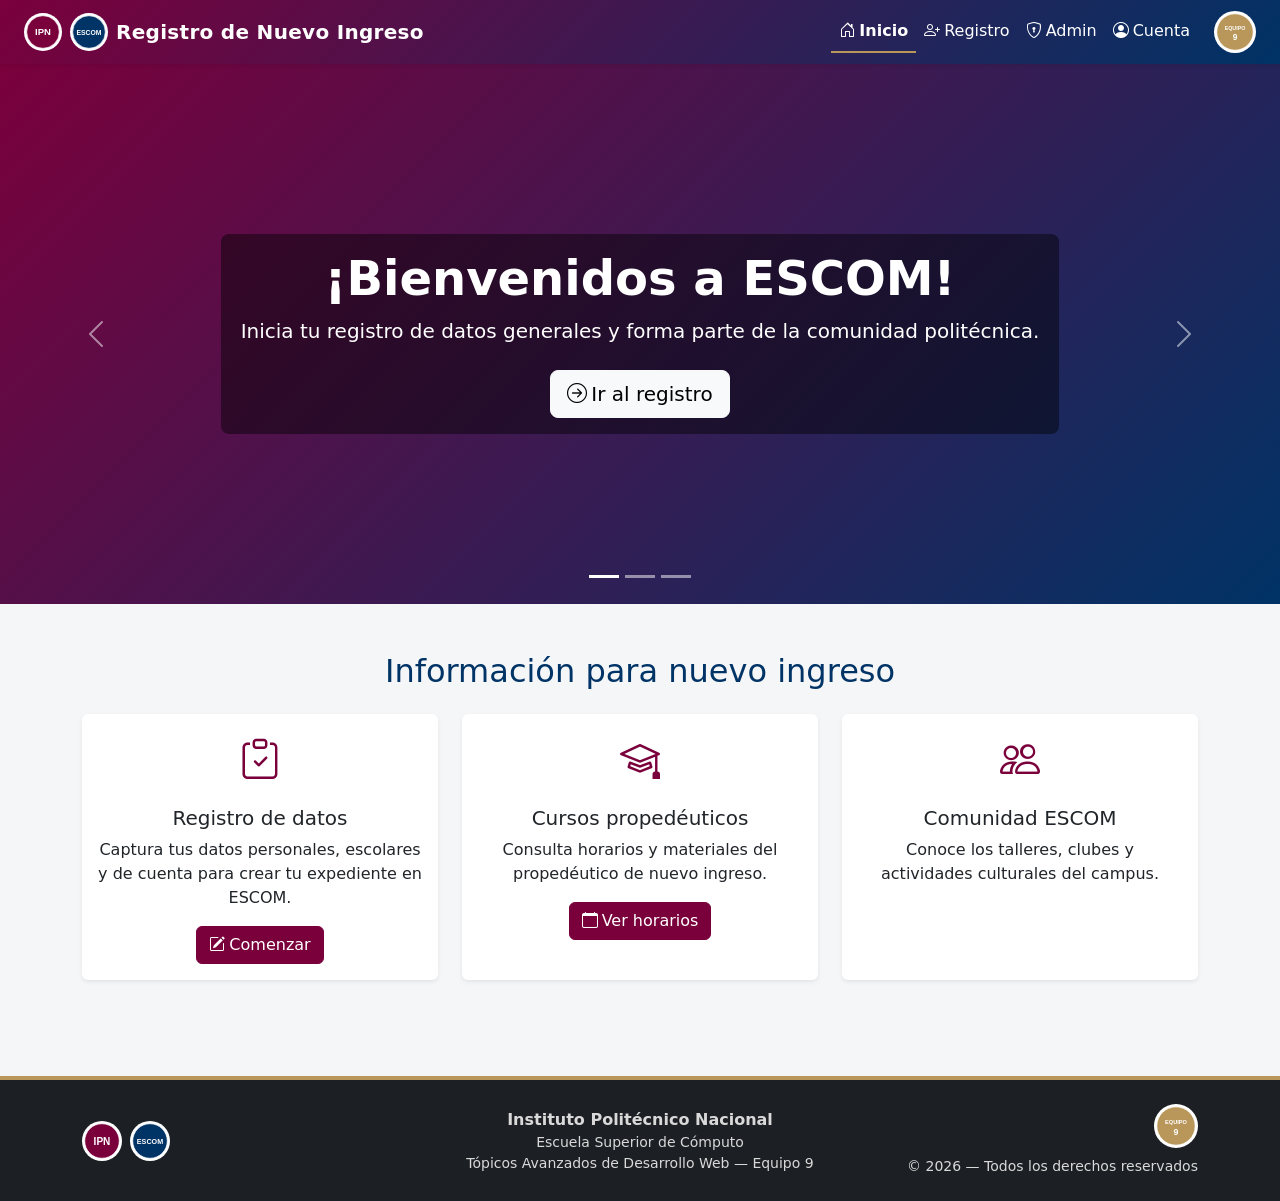
==== Proyecto_TDAW/index.html @ 2a46c205 "boton" ====
<!doctype html>
<html lang="es">
<head>
  <meta charset="UTF-8">
  <meta name="viewport" content="width=device-width, initial-scale=1.0">
  <meta name="description" content="Sistema de registro de datos para alumnos de nuevo ingreso — ESCOM IPN">
  <title>Inicio | Registro Nuevo Ingreso ESCOM</title>

  <link rel="stylesheet" href="https://cdn.jsdelivr.net/npm/bootstrap@5.3.2/dist/css/bootstrap.min.css">
  <link rel="stylesheet" href="https://cdn.jsdelivr.net/npm/bootstrap-icons@1.11.3/font/bootstrap-icons.css">
  <link rel="stylesheet" href="css/styles.css">
</head>
<body data-page="index">

  <header id="site-header"></header>

  <main>
    <!-- ================== Carousel principal ================== -->
    <section id="heroCarousel" class="carousel slide hero-carousel"
             data-bs-ride="carousel" aria-label="Noticias y actividades de nuevo ingreso">
      <div class="carousel-indicators">
        <button type="button" data-bs-target="#heroCarousel" data-bs-slide-to="0" class="active" aria-current="true" aria-label="Diapositiva 1"></button>
        <button type="button" data-bs-target="#heroCarousel" data-bs-slide-to="1" aria-label="Diapositiva 2"></button>
        <button type="button" data-bs-target="#heroCarousel" data-bs-slide-to="2" aria-label="Diapositiva 3"></button>
      </div>

      <div class="carousel-inner">
        <div class="carousel-item active" style="background: linear-gradient(135deg, #7a003c 0%, #003366 100%);">
          <div class="container h-100 d-flex align-items-center justify-content-center text-center">
            <div class="carousel-caption">
              <h2 class="display-5 fw-bold">¡Bienvenidos a ESCOM!</h2>
              <p class="lead">Inicia tu registro de datos generales y forma parte de la comunidad politécnica.</p>
              <a href="registro.html" class="btn btn-light btn-lg mt-2">
                <i class="bi bi-arrow-right-circle me-1"></i>Ir al registro
              </a>
            </div>
          </div>
        </div>

        <div class="carousel-item" style="background: linear-gradient(135deg, #003366 0%, #1a4d80 100%);">
          <div class="container h-100 d-flex align-items-center justify-content-center text-center">
            <div class="carousel-caption">
              <h2 class="display-5 fw-bold">Curso propedéutico</h2>
              <p class="lead">Consulta los horarios y materiales del propedéutico para nuevo ingreso 2026.</p>
              <a href="#noticias" class="btn btn-outline-light btn-lg mt-2">Más información</a>
            </div>
          </div>
        </div>

        <div class="carousel-item" style="background: linear-gradient(135deg, #b9975b 0%, #7a003c 100%);">
          <div class="container h-100 d-flex align-items-center justify-content-center text-center">
            <div class="carousel-caption">
              <h2 class="display-5 fw-bold">Talleres y actividades</h2>
              <p class="lead">Inscríbete a las actividades de integración para nuevos politécnicos.</p>
              <a href="#noticias" class="btn btn-outline-light btn-lg mt-2">Ver agenda</a>
            </div>
          </div>
        </div>
      </div>

      <button class="carousel-control-prev" type="button" data-bs-target="#heroCarousel" data-bs-slide="prev">
        <span class="carousel-control-prev-icon" aria-hidden="true"></span>
        <span class="visually-hidden">Anterior</span>
      </button>
      <button class="carousel-control-next" type="button" data-bs-target="#heroCarousel" data-bs-slide="next">
        <span class="carousel-control-next-icon" aria-hidden="true"></span>
        <span class="visually-hidden">Siguiente</span>
      </button>
    </section>

    <!-- ================== Tarjetas informativas ================== -->
    <section id="noticias" class="container my-5">
      <h2 class="mb-4 text-center" style="color: var(--escom-azul);">
        Información para nuevo ingreso
      </h2>
      <div class="row g-4">
        <div class="col-md-4">
          <div class="card h-100 shadow-sm border-0 hover-lift">
            <div class="card-body text-center">
              <i class="bi bi-clipboard-check fs-1" style="color: var(--ipn-guinda);"></i>
              <h5 class="card-title mt-3">Registro de datos</h5>
              <p class="card-text">
                Captura tus datos personales, escolares y de cuenta para crear tu expediente en ESCOM.
              </p>
              <a href="registro.html" class="btn btn-ipn">
                <i class="bi bi-pencil-square me-1"></i>Comenzar
              </a>
            </div>
          </div>
        </div>
        <div class="col-md-4">
          <div class="card h-100 shadow-sm border-0 hover-lift">
            <div class="card-body text-center">
              <i class="bi bi-mortarboard fs-1" style="color: var(--ipn-guinda);"></i>
              <h5 class="card-title mt-3">Cursos propedéuticos</h5>
              <p class="card-text">
                Consulta horarios y materiales del propedéutico de nuevo ingreso.
              </p>
              <a href="propedeutico.html" class="btn btn-ipn">
                <i class="bi bi-calendar me-1"></i>Ver horarios
              </a>
            </div>
          </div>
        </div>
        <div class="col-md-4">
          <div class="card h-100 shadow-sm border-0 hover-lift">
            <div class="card-body text-center">
              <i class="bi bi-people fs-1" style="color: var(--ipn-guinda);"></i>
              <h5 class="card-title mt-3">Comunidad ESCOM</h5>
              <p class="card-text">
                Conoce los talleres, clubes y actividades culturales del campus.
              </p>
            </div>
          </div>
        </div>
      </div>
    </section>
  </main>

  <footer id="site-footer"></footer>

  <script src="https://cdn.jsdelivr.net/npm/bootstrap@5.3.2/dist/js/bootstrap.bundle.min.js"></script>
  <script src="js/layout.js"></script>
</body>
</html>
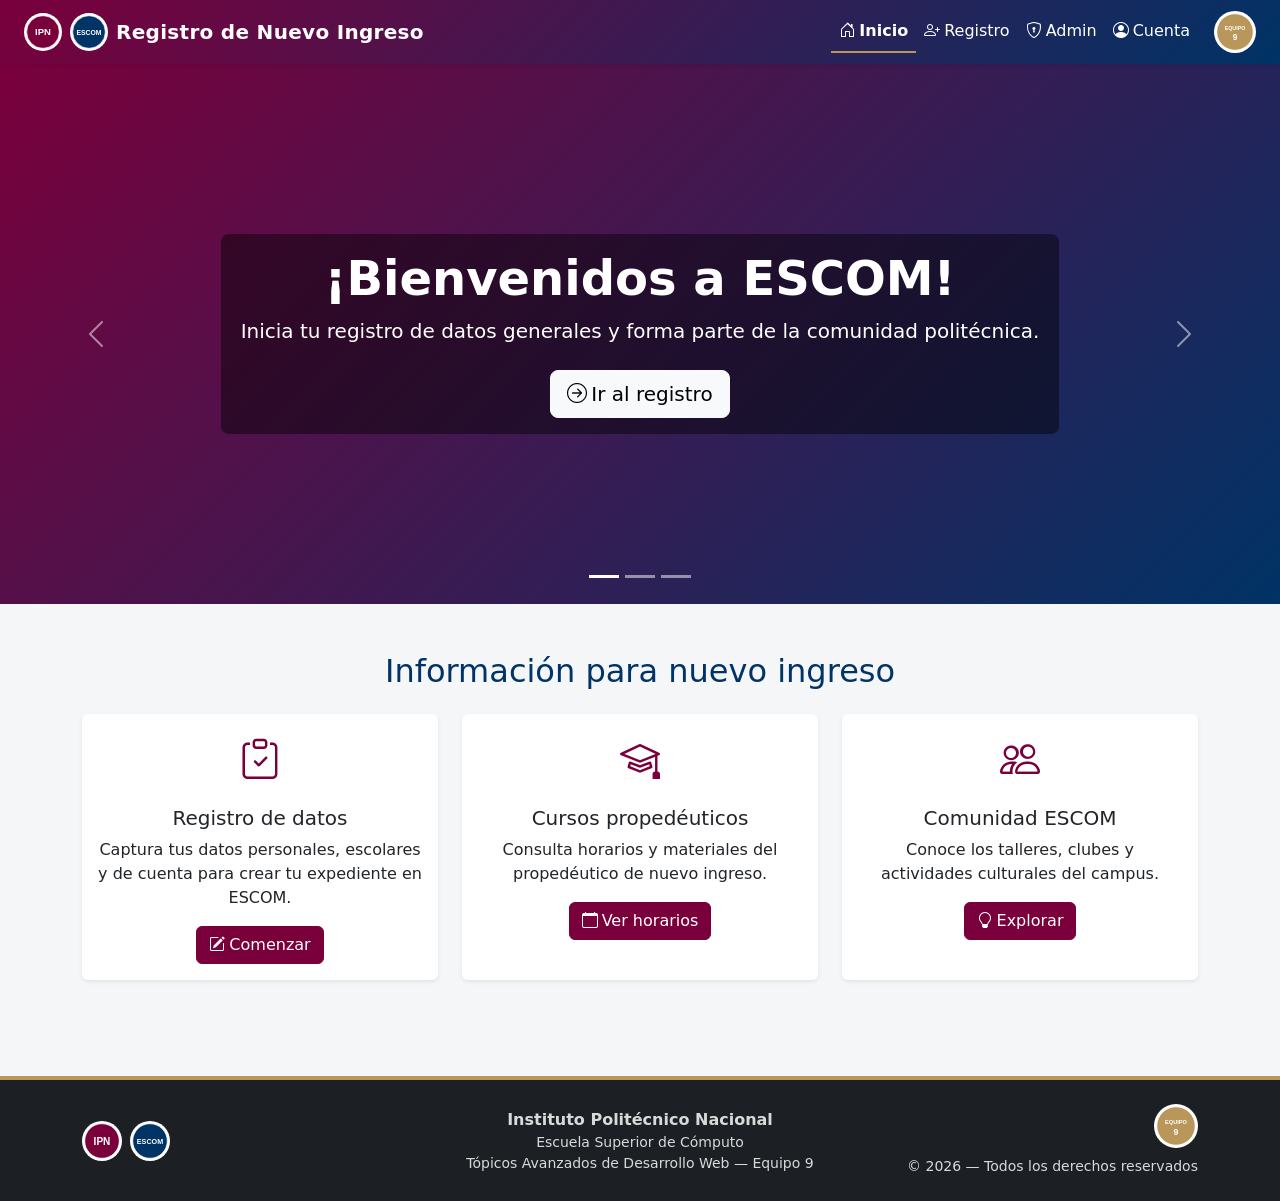
==== commit e0da3349: "footer completo" ====
--- a/Proyecto_TDAW/index.html
+++ b/Proyecto_TDAW/index.html
@@ -110,6 +110,9 @@
               <p class="card-text">
                 Conoce los talleres, clubes y actividades culturales del campus.
               </p>
+              <a href="comunidad.html" class="btn btn-ipn">
+                <i class="bi bi-lightbulb me-1"></i>Explorar
+              </a>
             </div>
           </div>
         </div>
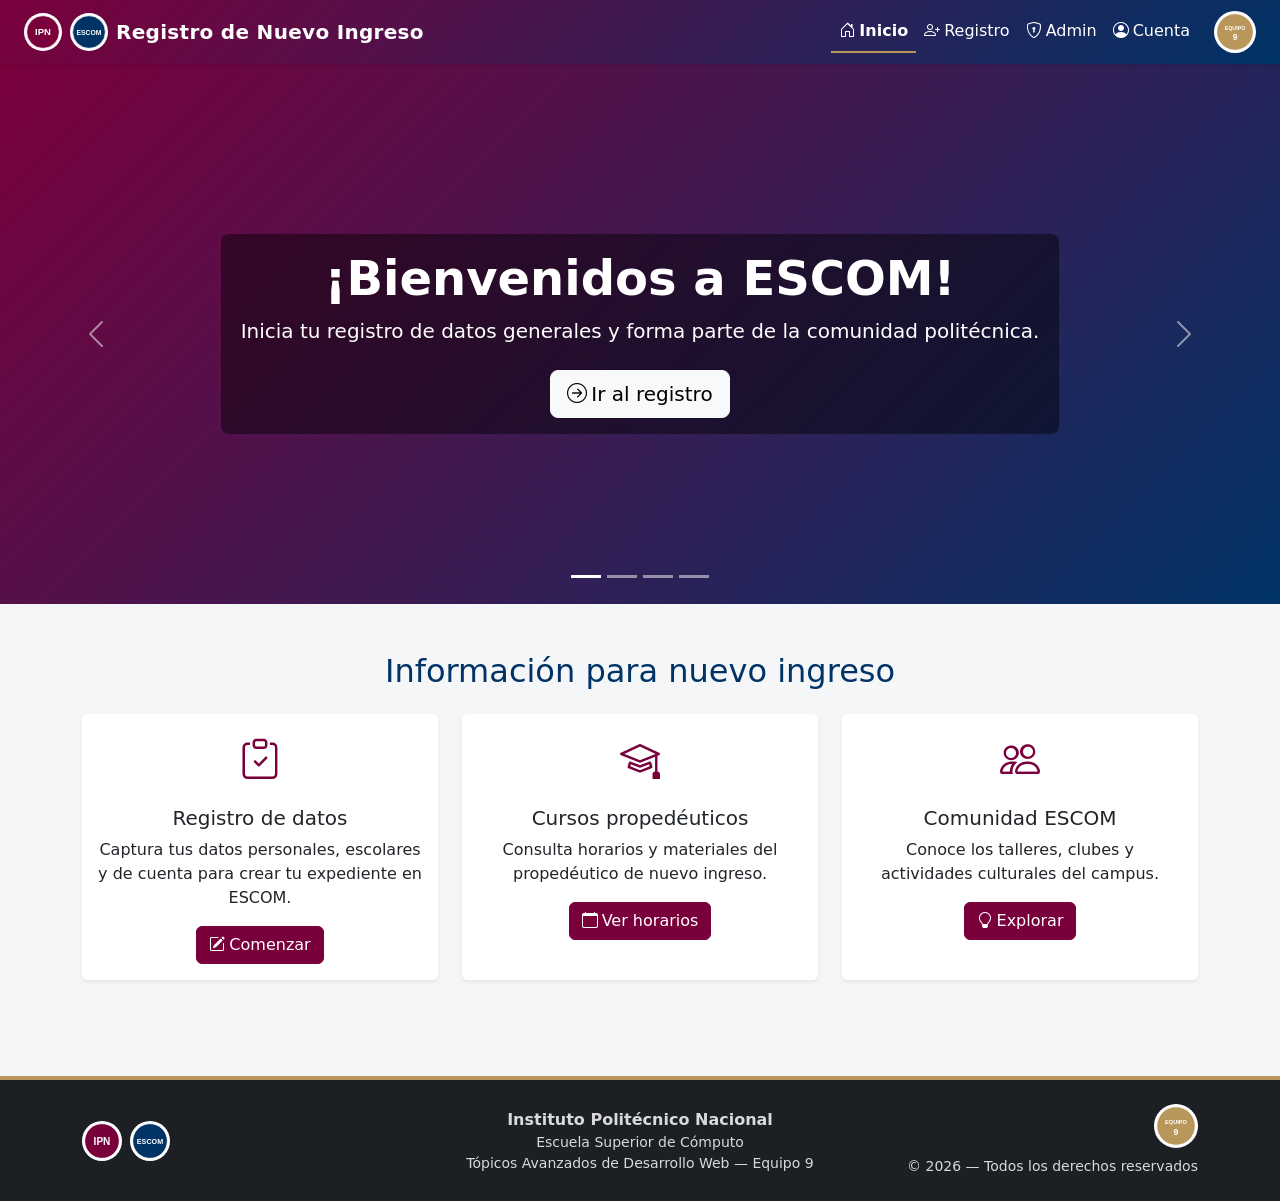
==== commit bd2ed6eb: "gaceta" ====
--- a/Proyecto_TDAW/index.html
+++ b/Proyecto_TDAW/index.html
@@ -22,6 +22,7 @@
         <button type="button" data-bs-target="#heroCarousel" data-bs-slide-to="0" class="active" aria-current="true" aria-label="Diapositiva 1"></button>
         <button type="button" data-bs-target="#heroCarousel" data-bs-slide-to="1" aria-label="Diapositiva 2"></button>
         <button type="button" data-bs-target="#heroCarousel" data-bs-slide-to="2" aria-label="Diapositiva 3"></button>
+        <button type="button" data-bs-target="#heroCarousel" data-bs-slide-to="3" aria-label="Diapositiva 4"></button>
       </div>
 
       <div class="carousel-inner">
@@ -37,7 +38,7 @@
           </div>
         </div>
 
-        <div class="carousel-item" style="background: linear-gradient(135deg, #003366 0%, #1a4d80 100%);">
+        <div class="carousel-item" style="background: linear-gradient(135deg, #022950 0%, #1a4d80 100%);">
           <div class="container h-100 d-flex align-items-center justify-content-center text-center">
             <div class="carousel-caption">
               <h2 class="display-5 fw-bold">Curso propedéutico</h2>
@@ -56,7 +57,19 @@
             </div>
           </div>
         </div>
+
+        <div class="carousel-item" style="background: linear-gradient(135deg, #3c53b8 0%, hsl(343, 87%, 31%) 100%);">
+          <div class="container h-100 d-flex align-items-center justify-content-center text-center">
+            <div class="carousel-caption">
+              <h2 class="display-5 fw-bold">Gaceta Politécnia</h2>
+              <p class="lead">Consulta los horarios y materiales del propedéutico para nuevo ingreso 2026.</p>
+              <a href="gaceta.html" target="_blank" class="btn btn-outline-light btn-lg mt-2">Ver última noticia</a>
+            </div>
+          </div>
+        </div>
       </div>
+
+      
 
       <button class="carousel-control-prev" type="button" data-bs-target="#heroCarousel" data-bs-slide="prev">
         <span class="carousel-control-prev-icon" aria-hidden="true"></span>
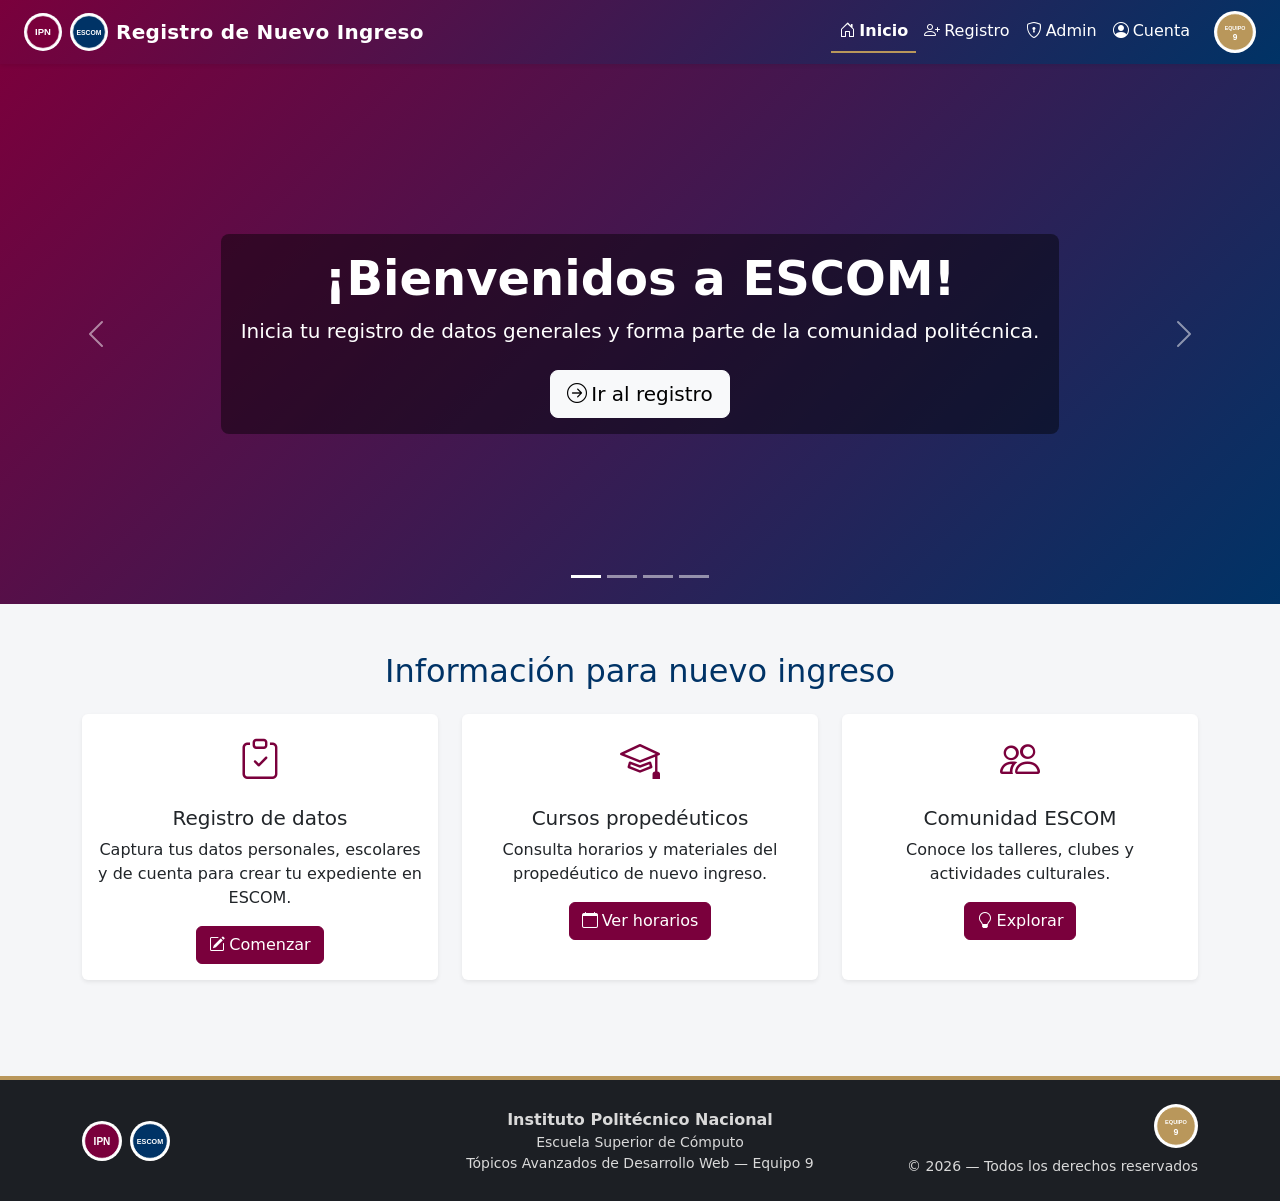
==== commit cae129af: "texto" ====
--- a/Proyecto_TDAW/index.html
+++ b/Proyecto_TDAW/index.html
@@ -121,7 +121,7 @@
               <i class="bi bi-people fs-1" style="color: var(--ipn-guinda);"></i>
               <h5 class="card-title mt-3">Comunidad ESCOM</h5>
               <p class="card-text">
-                Conoce los talleres, clubes y actividades culturales del campus.
+                Conoce los talleres, clubes y actividades culturales.
               </p>
               <a href="comunidad.html" class="btn btn-ipn">
                 <i class="bi bi-lightbulb me-1"></i>Explorar
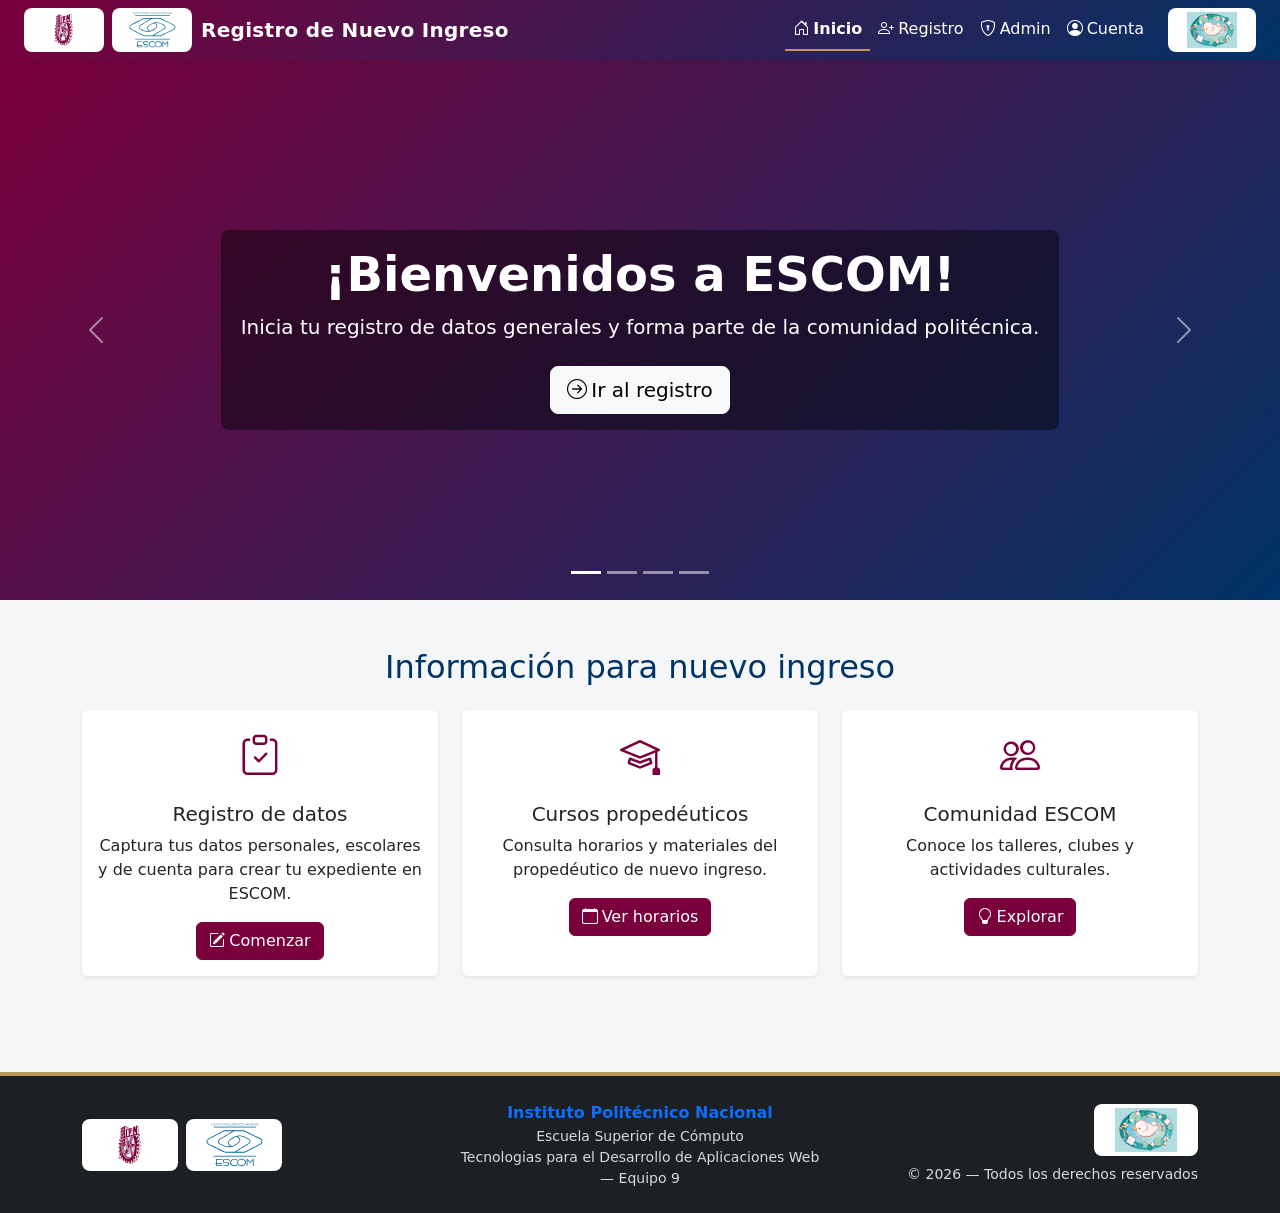
==== commit 180907c4: "radio buttons y validacion de login Cuenta" ====
--- a/Proyecto_TDAW/index.html
+++ b/Proyecto_TDAW/index.html
@@ -43,7 +43,7 @@
             <div class="carousel-caption">
               <h2 class="display-5 fw-bold">Curso propedéutico</h2>
               <p class="lead">Consulta los horarios y materiales del propedéutico para nuevo ingreso 2026.</p>
-              <a href="#noticias" class="btn btn-outline-light btn-lg mt-2">Más información</a>
+              <a href="propedeutico.html" class="btn btn-outline-light btn-lg mt-2">Más información</a>
             </div>
           </div>
         </div>
@@ -53,7 +53,7 @@
             <div class="carousel-caption">
               <h2 class="display-5 fw-bold">Talleres y actividades</h2>
               <p class="lead">Inscríbete a las actividades de integración para nuevos politécnicos.</p>
-              <a href="#noticias" class="btn btn-outline-light btn-lg mt-2">Ver agenda</a>
+              <a href="comunidad.html" class="btn btn-outline-light btn-lg mt-2">Ver agenda</a>
             </div>
           </div>
         </div>
--- a/Proyecto_TDAW/css/styles.css
+++ b/Proyecto_TDAW/css/styles.css
@@ -0,0 +1,199 @@
+:root {
+  --ipn-guinda: #7a003c;
+  --ipn-guinda-dark: #5c002d;
+  --escom-azul: #003366;
+  --escom-azul-light: #1a4d80;
+  --accent-gold: #b9975b;
+  --bg-soft: #f5f6f8;
+  --text-main: #212529;
+}
+
+/* --- Layout base --------------------------------------------------------- */
+html, body { height: 100%; }
+body {
+  display: flex;
+  flex-direction: column;
+  min-height: 100vh;
+  font-family: "Segoe UI", system-ui, -apple-system, "Helvetica Neue", Arial, sans-serif;
+  background-color: var(--bg-soft);
+  color: var(--text-main);
+}
+main { flex: 1 0 auto; }
+
+/* --- Navbar -------------------------------------------------------------- */
+.navbar-escom {
+  background: linear-gradient(135deg, var(--ipn-guinda) 0%, var(--escom-azul) 100%);
+}
+.navbar-escom .navbar-brand,
+.navbar-escom .nav-link { color: #fff !important; }
+.navbar-escom .nav-link {
+  font-weight: 500;
+  transition: opacity .2s, border-color .2s;
+  border-bottom: 2px solid transparent;
+}
+.navbar-escom .nav-link:hover { opacity: 0.85; }
+.navbar-escom .nav-link.active {
+  border-bottom-color: var(--accent-gold);
+  font-weight: 700;
+}
+
+.brand-logo {
+  display: inline-block;
+  width: 80px;
+  height: 44px;
+  max-width: 80px;
+  max-height: 44px;
+  object-fit: contain;
+  background: #fff;
+  border-radius: 8px;
+  padding: 4px;
+  box-sizing: border-box;
+}
+.brand-logo.team-logo {
+  width: 88px;
+  max-width: 88px;
+}
+.brand-text {
+  font-weight: 600;
+  letter-spacing: 0.3px;
+}
+
+/* --- Footer -------------------------------------------------------------- */
+.footer-escom {
+  background: #1c1f24;
+  color: #d9d9d9;
+  border-top: 4px solid var(--accent-gold);
+}
+
+.footer-escom .footer-logo {
+  display: inline-block;
+  width: 96px;
+  height: 52px;
+  max-width: 96px;
+  max-height: 52px;
+  object-fit: contain;
+  background: #fff;
+  border-radius: 8px;
+  padding: 4px;
+  box-sizing: border-box;
+}
+.footer-escom .footer-team-logo {
+  width: 104px;
+  max-width: 104px;
+}
+
+/* --- Form sections ------------------------------------------------------- */
+.form-section {
+  background: #fff;
+  border-radius: 0.75rem;
+  box-shadow: 0 2px 8px rgba(0,0,0,0.06);
+  border-left: 5px solid var(--ipn-guinda);
+}
+.form-section + .form-section { margin-top: 1.5rem; }
+.form-section .section-title {
+  color: var(--escom-azul);
+  font-weight: 700;
+  border-bottom: 1px solid #e9ecef;
+  padding-bottom: 0.5rem;
+  margin-bottom: 1.25rem;
+  display: flex;
+  align-items: center;
+}
+.form-section .section-number {
+  display: inline-flex;
+  width: 32px; height: 32px;
+  background: var(--ipn-guinda);
+  color: #fff;
+  border-radius: 50%;
+  align-items: center;
+  justify-content: center;
+  margin-right: 8px;
+  font-weight: 700;
+  font-size: 1rem;
+}
+
+/* --- Botones ------------------------------------------------------------- */
+.btn-ipn {
+  background-color: var(--ipn-guinda);
+  border-color: var(--ipn-guinda);
+  color: #fff;
+}
+.btn-ipn:hover, .btn-ipn:focus {
+  background-color: var(--ipn-guinda-dark);
+  border-color: var(--ipn-guinda-dark);
+  color: #fff;
+}
+
+/* --- Carousel ------------------------------------------------------------ */
+.hero-carousel .carousel-item {
+  height: 60vh;
+  min-height: 360px;
+  background-color: var(--escom-azul);
+}
+.hero-carousel .carousel-caption {
+  background: rgba(0,0,0,0.45);
+  border-radius: 0.5rem;
+  padding: 1rem 1.25rem;
+  position: static;
+  display: inline-block;
+}
+
+/* --- Cards de auth (admin / cuenta) -------------------------------------- */
+.auth-card {
+  max-width: 460px;
+  margin: 3rem auto;
+  border-radius: 1rem;
+  overflow: hidden;
+}
+.auth-card .auth-header {
+  background: linear-gradient(135deg, var(--ipn-guinda), var(--escom-azul));
+  color: #fff;
+  padding: 1.75rem 1.5rem;
+  text-align: center;
+}
+
+/* --- Modal de confirmación ----------------------------------------------- */
+.modal-header.modal-ipn {
+  background: linear-gradient(135deg, var(--ipn-guinda), var(--escom-azul));
+  color: #fff;
+}
+.modal-header.modal-ipn .btn-close { filter: invert(1); }
+.review-list dt {
+  color: var(--escom-azul);
+  font-weight: 600;
+}
+.review-list dd { word-break: break-word; }
+
+/* --- Misceláneos --------------------------------------------------------- */
+.required-mark { color: var(--ipn-guinda); font-weight: bold; }
+
+/* Grupo de radio "Género" — feedback de validación visual */
+.genero-group {
+  border-radius: 0.375rem;
+  padding: 0.25rem 0.5rem;
+  transition: box-shadow .15s ease-in-out;
+}
+.genero-group.is-invalid {
+  box-shadow: 0 0 0 1px var(--bs-form-invalid-color, #dc3545);
+}
+.genero-group .form-check { margin-bottom: 0; }
+
+.placeholder-banner {
+  background: linear-gradient(135deg, var(--ipn-guinda), var(--escom-azul));
+  color: #fff;
+  border-radius: 1rem;
+  padding: 2.25rem 1.5rem;
+}
+
+/* Card hover sutil en home */
+.card.hover-lift { transition: transform .2s, box-shadow .2s; }
+.card.hover-lift:hover {
+  transform: translateY(-4px);
+  box-shadow: 0 8px 20px rgba(0,0,0,0.08);
+}
+
+/* Mejora del foco accesible */
+.form-control:focus, .form-select:focus, .btn:focus {
+  box-shadow: 0 0 0 0.2rem rgba(122, 0, 60, 0.25);
+  border-color: var(--ipn-guinda);
+}
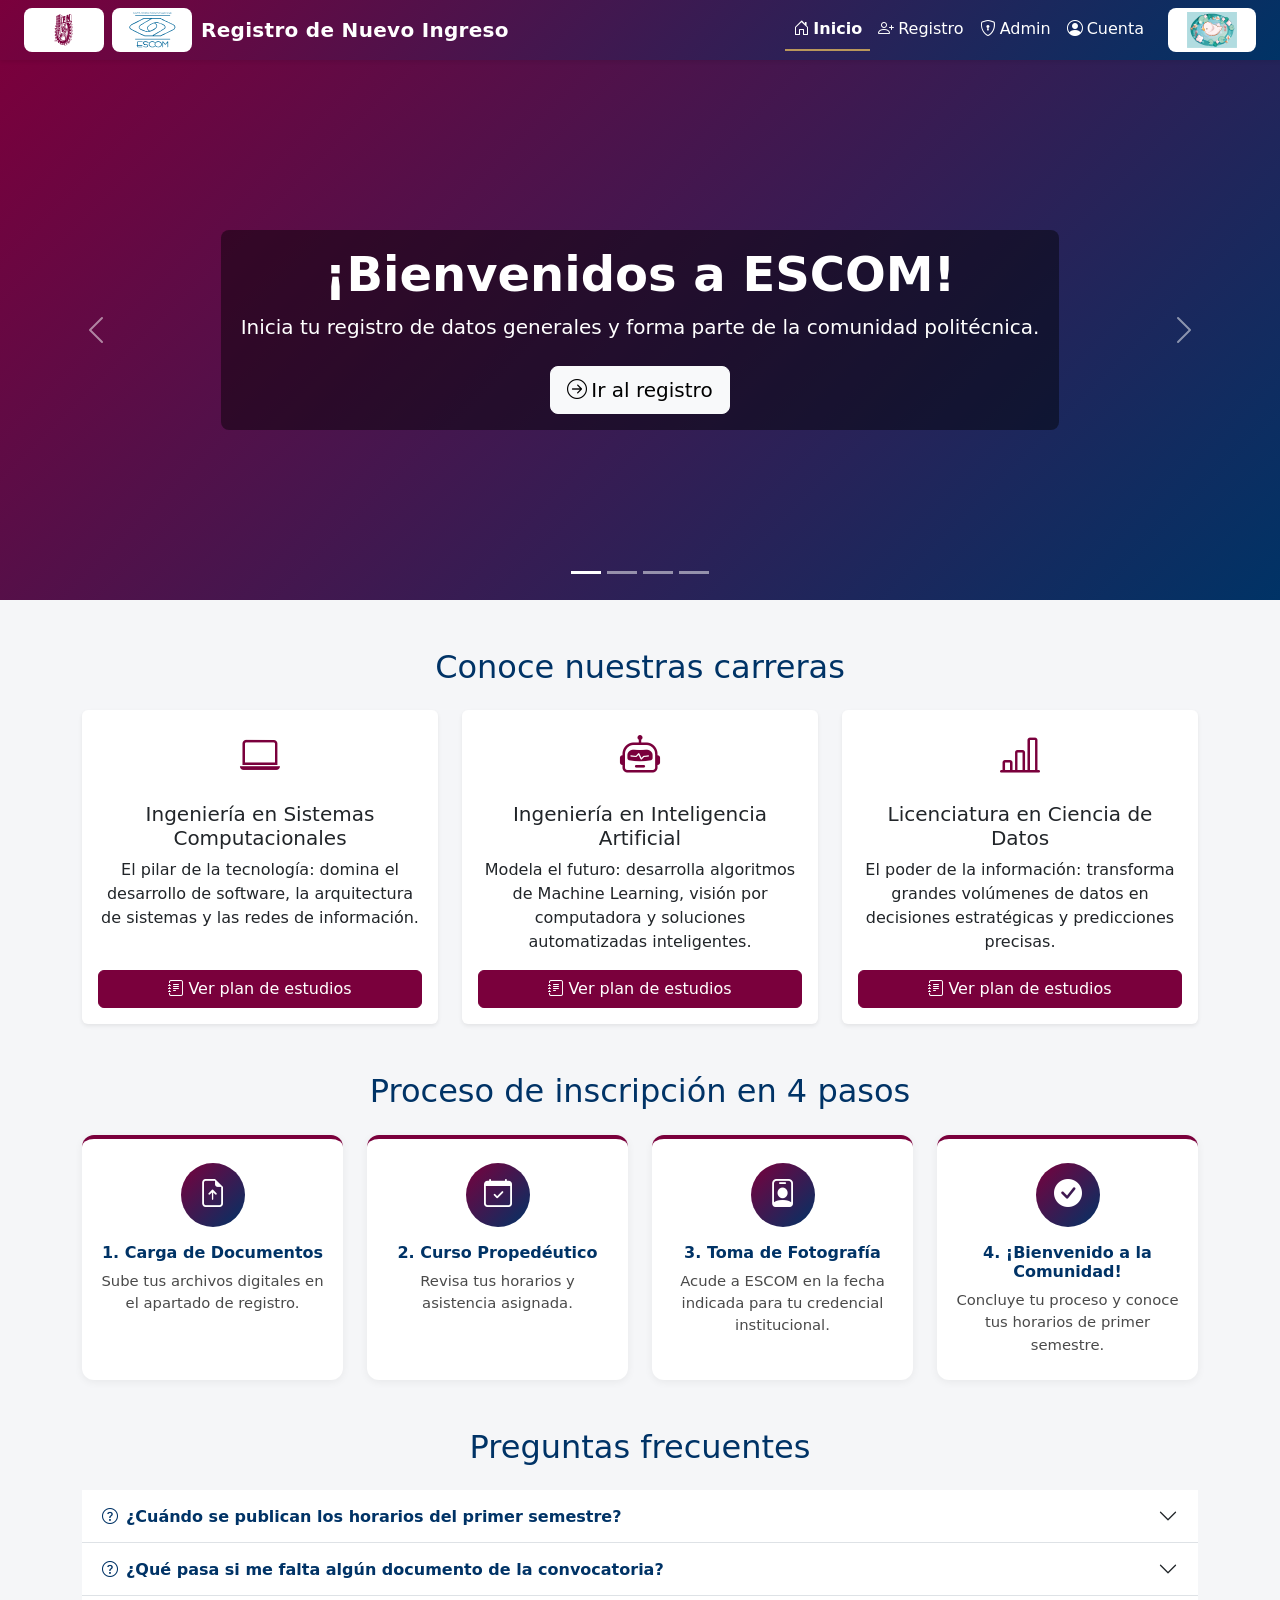
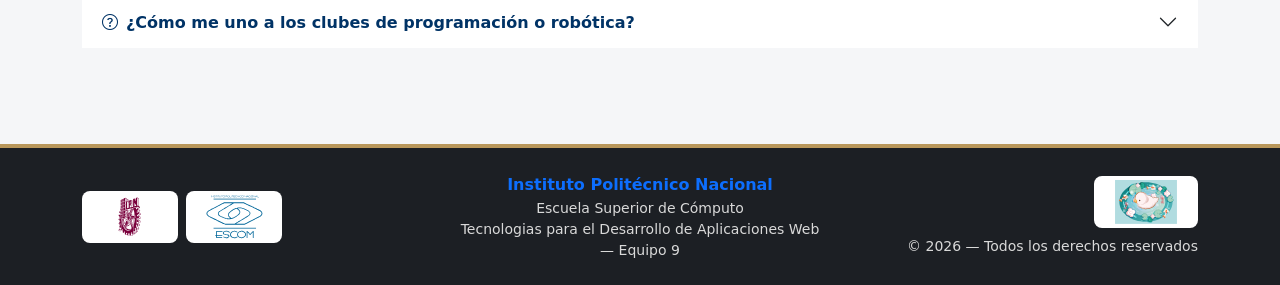
==== commit 3c02605c: "Modificaciones solicitadas de la ultima revisión" ====
--- a/Proyecto_TDAW/index.html
+++ b/Proyecto_TDAW/index.html
@@ -15,7 +15,6 @@
   <header id="site-header"></header>
 
   <main>
-    <!-- ================== Carousel principal ================== -->
     <section id="heroCarousel" class="carousel slide hero-carousel"
              data-bs-ride="carousel" aria-label="Noticias y actividades de nuevo ingreso">
       <div class="carousel-indicators">
@@ -63,7 +62,7 @@
             <div class="carousel-caption">
               <h2 class="display-5 fw-bold">Gaceta Politécnia</h2>
               <p class="lead">Consulta los horarios y materiales del propedéutico para nuevo ingreso 2026.</p>
-              <a href="gaceta.html" target="_blank" class="btn btn-outline-light btn-lg mt-2">Ver última noticia</a>
+              <a href="gaceta.html" class="btn btn-outline-light btn-lg mt-2">Ver última noticia</a>
             </div>
           </div>
         </div>
@@ -81,51 +80,169 @@
       </button>
     </section>
 
-    <!-- ================== Tarjetas informativas ================== -->
-    <section id="noticias" class="container my-5">
+    <!-- ================== Tarjetas de carreras ================== -->
+    <section id="carreras" class="container my-5">
       <h2 class="mb-4 text-center" style="color: var(--escom-azul);">
-        Información para nuevo ingreso
+        Conoce nuestras carreras
       </h2>
       <div class="row g-4">
         <div class="col-md-4">
           <div class="card h-100 shadow-sm border-0 hover-lift">
-            <div class="card-body text-center">
-              <i class="bi bi-clipboard-check fs-1" style="color: var(--ipn-guinda);"></i>
-              <h5 class="card-title mt-3">Registro de datos</h5>
-              <p class="card-text">
-                Captura tus datos personales, escolares y de cuenta para crear tu expediente en ESCOM.
+            <div class="card-body text-center d-flex flex-column">
+              <i class="bi bi-laptop fs-1" style="color: var(--ipn-guinda);"></i>
+              <h5 class="card-title mt-3">Ingeniería en Sistemas Computacionales</h5>
+              <p class="card-text flex-grow-1">
+                El pilar de la tecnología: domina el desarrollo de software, la arquitectura de sistemas y las redes de información.
               </p>
-              <a href="registro.html" class="btn btn-ipn">
-                <i class="bi bi-pencil-square me-1"></i>Comenzar
+              <a href="https://www.escom.ipn.mx/htmls/oferta/isc2020.php"
+                 target="_blank" rel="noopener noreferrer"
+                 class="btn btn-ipn mt-auto">
+                <i class="bi bi-journal-text me-1"></i>Ver plan de estudios
               </a>
             </div>
           </div>
         </div>
         <div class="col-md-4">
           <div class="card h-100 shadow-sm border-0 hover-lift">
-            <div class="card-body text-center">
-              <i class="bi bi-mortarboard fs-1" style="color: var(--ipn-guinda);"></i>
-              <h5 class="card-title mt-3">Cursos propedéuticos</h5>
-              <p class="card-text">
-                Consulta horarios y materiales del propedéutico de nuevo ingreso.
+            <div class="card-body text-center d-flex flex-column">
+              <i class="bi bi-robot fs-1" style="color: var(--ipn-guinda);"></i>
+              <h5 class="card-title mt-3">Ingeniería en Inteligencia Artificial</h5>
+              <p class="card-text flex-grow-1">
+                Modela el futuro: desarrolla algoritmos de Machine Learning, visión por computadora y soluciones automatizadas inteligentes.
               </p>
-              <a href="propedeutico.html" class="btn btn-ipn">
-                <i class="bi bi-calendar me-1"></i>Ver horarios
+              <a href="https://www.escom.ipn.mx/htmls/oferta/iia2020.php"
+                 target="_blank" rel="noopener noreferrer"
+                 class="btn btn-ipn mt-auto">
+                <i class="bi bi-journal-text me-1"></i>Ver plan de estudios
               </a>
             </div>
           </div>
         </div>
         <div class="col-md-4">
           <div class="card h-100 shadow-sm border-0 hover-lift">
-            <div class="card-body text-center">
-              <i class="bi bi-people fs-1" style="color: var(--ipn-guinda);"></i>
-              <h5 class="card-title mt-3">Comunidad ESCOM</h5>
-              <p class="card-text">
-                Conoce los talleres, clubes y actividades culturales.
+            <div class="card-body text-center d-flex flex-column">
+              <i class="bi bi-bar-chart-line fs-1" style="color: var(--ipn-guinda);"></i>
+              <h5 class="card-title mt-3">Licenciatura en Ciencia de Datos</h5>
+              <p class="card-text flex-grow-1">
+                El poder de la información: transforma grandes volúmenes de datos en decisiones estratégicas y predicciones precisas.
               </p>
-              <a href="comunidad.html" class="btn btn-ipn">
-                <i class="bi bi-lightbulb me-1"></i>Explorar
-              </a>
+              <a href="https://www.escom.ipn.mx/htmls/oferta/lcd2020.php"
+                 target="_blank" rel="noopener noreferrer"
+                 class="btn btn-ipn mt-auto">
+                <i class="bi bi-journal-text me-1"></i>Ver plan de estudios
+              </a>
+            </div>
+          </div>
+        </div>
+      </div>
+    </section>
+
+    <!-- ================== Proceso de inscripción ================== -->
+    <section id="proceso" class="container my-5">
+      <h2 class="mb-4 text-center" style="color: var(--escom-azul);">
+        Proceso de inscripción en 4 pasos
+      </h2>
+      <div class="row g-4">
+        <div class="col-12 col-sm-6 col-lg-3">
+          <div class="proceso-step text-center h-100">
+            <div class="proceso-step-icon">
+              <i class="bi bi-file-earmark-arrow-up"></i>
+            </div>
+            <h6 class="proceso-step-title">1. Carga de Documentos</h6>
+            <p class="proceso-step-text">
+              Sube tus archivos digitales en el apartado de registro.
+            </p>
+          </div>
+        </div>
+        <div class="col-12 col-sm-6 col-lg-3">
+          <div class="proceso-step text-center h-100">
+            <div class="proceso-step-icon">
+              <i class="bi bi-calendar-check"></i>
+            </div>
+            <h6 class="proceso-step-title">2. Curso Propedéutico</h6>
+            <p class="proceso-step-text">
+              Revisa tus horarios y asistencia asignada.
+            </p>
+          </div>
+        </div>
+        <div class="col-12 col-sm-6 col-lg-3">
+          <div class="proceso-step text-center h-100">
+            <div class="proceso-step-icon">
+              <i class="bi bi-person-badge"></i>
+            </div>
+            <h6 class="proceso-step-title">3. Toma de Fotografía</h6>
+            <p class="proceso-step-text">
+              Acude a ESCOM en la fecha indicada para tu credencial institucional.
+            </p>
+          </div>
+        </div>
+        <div class="col-12 col-sm-6 col-lg-3">
+          <div class="proceso-step text-center h-100">
+            <div class="proceso-step-icon">
+              <i class="bi bi-check-circle-fill"></i>
+            </div>
+            <h6 class="proceso-step-title">4. ¡Bienvenido a la Comunidad!</h6>
+            <p class="proceso-step-text">
+              Concluye tu proceso y conoce tus horarios de primer semestre.
+            </p>
+          </div>
+        </div>
+      </div>
+    </section>
+
+    <!-- ================== Preguntas frecuentes ================== -->
+    <section id="faq" class="container my-5">
+      <h2 class="mb-4 text-center" style="color: var(--escom-azul);">
+        Preguntas frecuentes
+      </h2>
+      <div class="accordion accordion-flush" id="faqAccordion">
+        <div class="accordion-item">
+          <h2 class="accordion-header" id="faqHeading1">
+            <button class="accordion-button collapsed" type="button"
+                    data-bs-toggle="collapse" data-bs-target="#faqCollapse1"
+                    aria-expanded="false" aria-controls="faqCollapse1">
+              <i class="bi bi-question-circle me-2"></i>
+              ¿Cuándo se publican los horarios del primer semestre?
+            </button>
+          </h2>
+          <div id="faqCollapse1" class="accordion-collapse collapse"
+               aria-labelledby="faqHeading1" data-bs-parent="#faqAccordion">
+            <div class="accordion-body">
+              Se enviarán a tu correo registrado o podrás consultarlos en el SAES una vez concluido el proceso de inscripción.
+            </div>
+          </div>
+        </div>
+
+        <div class="accordion-item">
+          <h2 class="accordion-header" id="faqHeading2">
+            <button class="accordion-button collapsed" type="button"
+                    data-bs-toggle="collapse" data-bs-target="#faqCollapse2"
+                    aria-expanded="false" aria-controls="faqCollapse2">
+              <i class="bi bi-question-circle me-2"></i>
+              ¿Qué pasa si me falta algún documento de la convocatoria?
+            </button>
+          </h2>
+          <div id="faqCollapse2" class="accordion-collapse collapse"
+               aria-labelledby="faqHeading2" data-bs-parent="#faqAccordion">
+            <div class="accordion-body">
+              Deberás comunicarte inmediatamente con el departamento de Gestión Escolar para revisar las prórrogas disponibles.
+            </div>
+          </div>
+        </div>
+
+        <div class="accordion-item">
+          <h2 class="accordion-header" id="faqHeading3">
+            <button class="accordion-button collapsed" type="button"
+                    data-bs-toggle="collapse" data-bs-target="#faqCollapse3"
+                    aria-expanded="false" aria-controls="faqCollapse3">
+              <i class="bi bi-question-circle me-2"></i>
+              ¿Cómo me uno a los clubes de programación o robótica?
+            </button>
+          </h2>
+          <div id="faqCollapse3" class="accordion-collapse collapse"
+               aria-labelledby="faqHeading3" data-bs-parent="#faqAccordion">
+            <div class="accordion-body">
+              En las primeras semanas del semestre se realiza la Expo-Clubes en la explanada de la escuela; ahí podrás inscribirte a cualquiera de ellos.
             </div>
           </div>
         </div>
--- a/Proyecto_TDAW/css/styles.css
+++ b/Proyecto_TDAW/css/styles.css
@@ -197,3 +197,54 @@
   box-shadow: 0 0 0 0.2rem rgba(122, 0, 60, 0.25);
   border-color: var(--ipn-guinda);
 }
+
+/* --- Proceso de inscripción (timeline simple) ---------------------------- */
+.proceso-step {
+  background: #fff;
+  border-radius: 0.75rem;
+  padding: 1.5rem 1rem;
+  box-shadow: 0 2px 8px rgba(0,0,0,0.06);
+  border-top: 4px solid var(--ipn-guinda);
+  transition: transform .2s, box-shadow .2s;
+}
+.proceso-step:hover {
+  transform: translateY(-4px);
+  box-shadow: 0 8px 20px rgba(0,0,0,0.08);
+}
+.proceso-step-icon {
+  width: 64px;
+  height: 64px;
+  margin: 0 auto 1rem;
+  border-radius: 50%;
+  background: linear-gradient(135deg, var(--ipn-guinda), var(--escom-azul));
+  color: #fff;
+  display: flex;
+  align-items: center;
+  justify-content: center;
+  font-size: 1.75rem;
+}
+.proceso-step-title {
+  color: var(--escom-azul);
+  font-weight: 700;
+  margin-bottom: 0.5rem;
+}
+.proceso-step-text {
+  font-size: 0.925rem;
+  color: #4a4a4a;
+  margin-bottom: 0;
+}
+
+/* --- Accordion FAQ ------------------------------------------------------- */
+#faqAccordion .accordion-button {
+  font-weight: 600;
+  color: var(--escom-azul);
+}
+#faqAccordion .accordion-button:not(.collapsed) {
+  background-color: rgba(122, 0, 60, 0.06);
+  color: var(--ipn-guinda);
+  box-shadow: inset 0 -1px 0 rgba(122, 0, 60, 0.2);
+}
+#faqAccordion .accordion-button:focus {
+  box-shadow: 0 0 0 0.2rem rgba(122, 0, 60, 0.20);
+  border-color: var(--ipn-guinda);
+}
